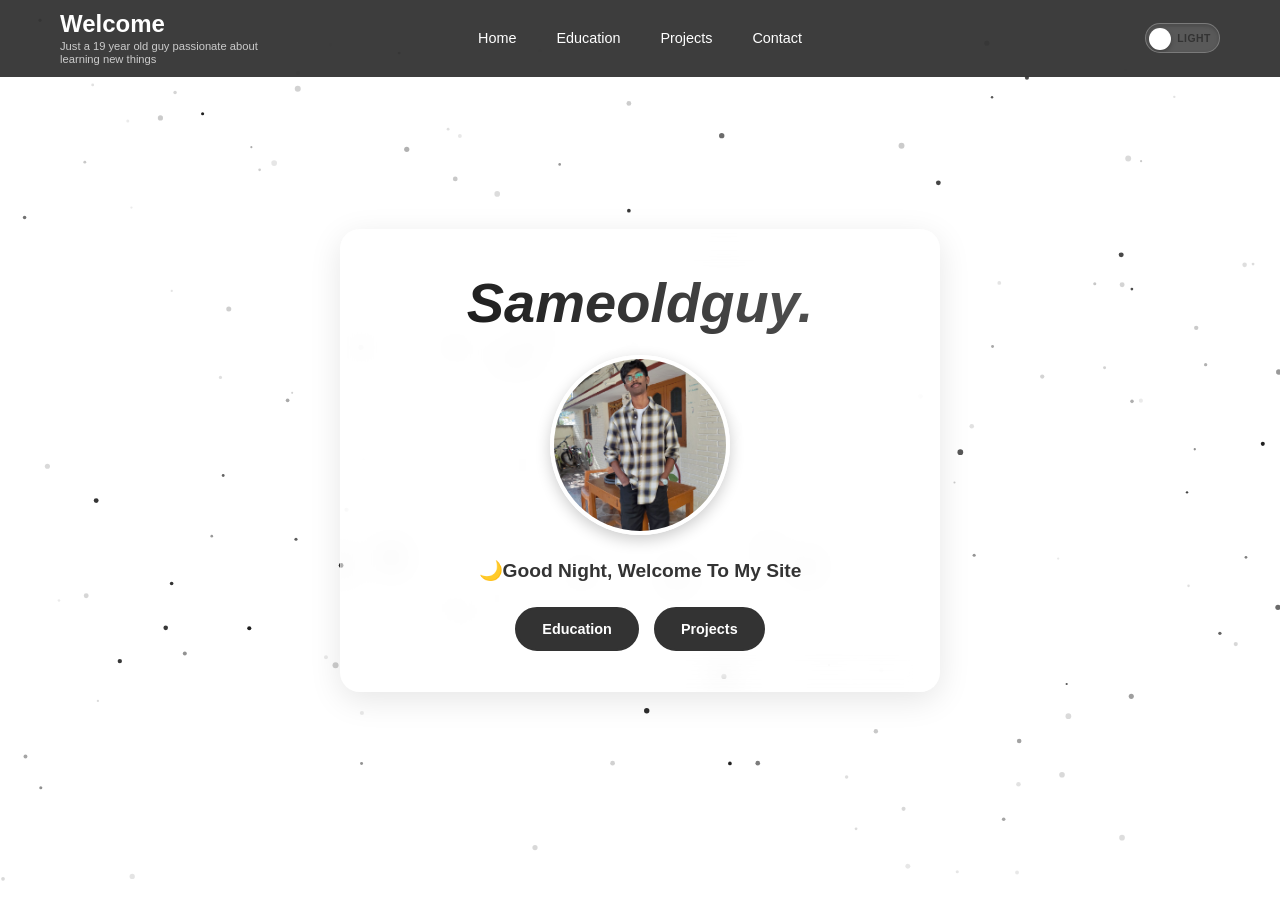
==== index.html @ b3e241a9 "fixed issue in contact page and made the site more smooth for mobile" ====
<!DOCTYPE html>
<html lang="en">

<head>
    <meta charset="UTF-8">
    <meta name="viewport" content="width=device-width, initial-scale=1.0">
    <title>Prathik | Portfolio</title>
    <link rel="stylesheet" href="theme.css">
    <style>
        /* Global Styles */
        * {
            margin: 0;
            padding: 0;
            box-sizing: border-box;
            font-family: 'Lucida Sans', 'Lucida Grande', sans-serif;
        }

        html,
        body {
            overflow-x: hidden;
            /* Prevent horizontal scrolling on mobile */
        }

        body {
            background-image: var(--bg-image);
            background-size: cover;
            background-attachment: fixed;
            background-position: center;
            color: var(--text-primary);
            min-height: 100vh;
            display: flex;
            flex-direction: column;
            overflow-x: hidden;
            /* Prevent horizontal scroll during animations */
        }

        /* --- Keyframe Animations --- */
        @keyframes fadeUp {
            0% {
                opacity: 0;
                transform: translateY(30px);
            }

            100% {
                opacity: 1;
                transform: translateY(0);
            }
        }

        @keyframes pulseGlow {
            0% {
                box-shadow: 0 0 10px rgba(59, 130, 246, 0.2);
            }

            50% {
                box-shadow: 0 0 20px rgba(59, 130, 246, 0.6);
            }

            100% {
                box-shadow: 0 0 10px rgba(59, 130, 246, 0.2);
            }
        }

        @keyframes float {
            0% {
                transform: translateY(0px);
            }

            50% {
                transform: translateY(-10px);
            }

            100% {
                transform: translateY(0px);
            }
        }

        .animate-up {
            opacity: 0;
            animation: fadeUp 0.8s cubic-bezier(0.16, 1, 0.3, 1) forwards;
        }

        /* Staggered animation delays */
        .delay-1 {
            animation-delay: 0.1s;
        }

        .delay-2 {
            animation-delay: 0.3s;
        }

        .delay-3 {
            animation-delay: 0.5s;
        }

        .delay-4 {
            animation-delay: 0.7s;
        }

        /* --- Navigation Styles --- */
        .my-custom-nav {
            background: var(--nav-bg);
            color: white;
            position: sticky;
            top: 0;
            width: 100%;
            z-index: 1000;
            padding: 10px 0;
        }

        .nav-container {
            display: flex;
            justify-content: space-between;
            align-items: center;
            max-width: 1200px;
            margin: 0 auto;
            padding: 0 20px;
            position: relative;
        }

        .logo-box {
            display: flex;
            flex-direction: column;
            z-index: 2;
        }

        .logo {
            font-size: 1.5rem;
            font-weight: bold;
        }

        .nav-tagline {
            font-size: 0.7rem;
            color: #ccc;
            margin-top: 2px;
            max-width: 200px;
            line-height: 1.2;
        }

        .nav-links {
            display: flex;
            list-style: none;
            position: absolute;
            left: 50%;
            transform: translateX(-50%);
        }

        .nav-links li a {
            color: white;
            text-decoration: none;
            padding: 10px 20px;
            transition: color 0.3s ease;
            font-size: 0.9rem;
            position: relative;
        }

        /* Animated Underline for Nav */
        .nav-links li a::after {
            content: '';
            position: absolute;
            width: 0;
            height: 2px;
            bottom: 5px;
            left: 50%;
            background-color: var(--accent);
            transition: all 0.3s ease;
            transform: translateX(-50%);
        }

        .nav-links li a:hover {
            color: var(--accent);
        }

        .nav-links li a:hover::after {
            width: calc(100% - 40px);
        }

        /* --- Main Content --- */
        .main-wrapper {
            flex: 1;
            display: flex;
            flex-direction: column;
            align-items: center;
            justify-content: center;
            padding: 40px 20px;
        }

        .glass-card {
            background: var(--card-bg);
            backdrop-filter: blur(15px);
            -webkit-backdrop-filter: blur(15px);
            border: 1px solid var(--card-border);
            padding: 40px;
            border-radius: 20px;
            text-align: center;
            box-shadow: 0 8px 32px var(--glass-shadow);
            max-width: 600px;
            width: 100%;
            transition: transform 0.4s ease, box-shadow 0.4s ease;
        }

        .glass-card:hover {
            transform: translateY(-5px);
            box-shadow: 0 15px 40px var(--glass-shadow-hover);
        }

        h1.main-name {
            font-style: italic;
            font-size: 3.5rem;
            margin-bottom: 20px;
            color: var(--heading-color);
            background: linear-gradient(45deg, var(--heading-color), #555);
            background-clip: text;
            /* standard property added */
            -webkit-background-clip: text;
            -webkit-text-fill-color: transparent;
            display: inline-block;
        }

        .rounded-corners {
            width: 180px;
            height: 180px;
            aspect-ratio: 1 / 1;
            max-width: 100%;
            border-radius: 50%;
            object-fit: cover;
            border: 4px solid white;
            margin-bottom: 20px;
            transition: transform 0.4s cubic-bezier(0.175, 0.885, 0.32, 1.275);
            animation: float 6s ease-in-out infinite;
            box-shadow: 0 5px 15px rgba(0, 0, 0, 0.2);
        }

        .rounded-corners:hover {
            transform: scale(1.1) rotate(5deg);
            animation-play-state: paused;
        }

        .welcome-text {
            font-weight: bold;
            font-size: 1.2rem;
            margin-bottom: 25px;
        }

        /* --- Button Styles --- */
        .button-group {
            display: flex;
            gap: 15px;
            justify-content: center;
            flex-wrap: wrap;
        }

        .btn {
            text-decoration: none;
            background: var(--btn-bg);
            color: var(--btn-text);
            padding: 12px 25px;
            border-radius: 50px;
            font-size: 0.9rem;
            font-weight: bold;
            transition: all 0.3s cubic-bezier(0.25, 0.8, 0.25, 1);
            border: 2px solid var(--btn-bg);
            display: inline-block;
            touch-action: manipulation;
            /* Remove 300ms tap delay on mobile */
        }

        .btn:hover {
            background: transparent;
            color: var(--btn-text);
            transform: translateY(-3px);
            box-shadow: 0 10px 20px rgba(0, 0, 0, 0.1);
        }

        .btn:active {
            transform: translateY(-1px);
        }

        /* --- Footer --- */
        footer {
            padding: 20px;
            color: rgb(255, 255, 255);
            text-align: center;
            font-size: 0.8rem;
            font-weight: bold;
        }

        /* --- Mobile Responsiveness --- */
        .nav-toggle {
            display: none;
        }

        .nav-toggle-label {
            display: none;
            cursor: pointer;
        }

        @media screen and (max-width: 1024px) {
            .glass-card {
                padding: 30px;
            }

            h1.main-name {
                font-size: 2.5rem;
            }
        }

        @media screen and (max-width: 768px) {
            .logo-box {
                flex: 1;
            }

            .nav-toggle-label {
                display: block;
            }

            .nav-links {
                position: fixed;
                top: 70px;
                left: -100%;
                width: 100%;
                height: calc(100vh - 70px);
                background: var(--nav-bg);
                flex-direction: column;
                align-items: center;
                padding-top: 50px;
                transition: 0.4s;
                transform: none;
                gap: 30px;
                z-index: 999;
                overflow-y: auto;
            }

            .nav-links li a {
                font-size: 1.2rem;
                padding: 15px 30px;
            }

            .nav-toggle:checked~.nav-links {
                left: 0;
            }

            .nav-toggle-label span,
            .nav-toggle-label span::before,
            .nav-toggle-label span::after {
                display: block;
                background: white;
                height: 2px;
                width: 25px;
                position: relative;
                transition: transform 0.3s ease-in-out, background 0.3s ease-in-out, top 0.3s ease-in-out, bottom 0.3s ease-in-out;
            }

            .nav-toggle-label span::before {
                content: '';
                top: 8px;
            }

            .nav-toggle-label span::after {
                content: '';
                bottom: 10px;
            }

            .nav-toggle:checked ~ .nav-toggle-label span {
                background: transparent;
            }

            .nav-toggle:checked ~ .nav-toggle-label span::before {
                top: 0;
                transform: rotate(45deg);
            }

            .nav-toggle:checked ~ .nav-toggle-label span::after {
                bottom: 0;
                transform: rotate(-45deg);
            }

            .glass-card {
                padding: 20px;
            }

            h1.main-name {
                font-size: 2.2rem;
            }

            .rounded-corners {
                width: 140px;
                height: 140px;
                aspect-ratio: 1 / 1;
            }

            .welcome-text {
                font-size: 1rem;
            }
        }

        @media screen and (max-width: 480px) {
            .nav-container {
                padding: 0 10px;
                flex-wrap: nowrap;
            }

            .logo-box {
                flex: 1;
            }

            .logo {
                font-size: 1.1rem;
            }

            .nav-tagline {
                display: none;
                /* Hide tagline on tiny screens to save space */
            }

            .theme-switch {
                margin-left: auto;
                margin-right: 15px;
                transform: scale(0.85);
                /* Slightly shrink toggle */
            }

            .glass-card {
                padding: 15px;
            }

            h1.main-name {
                font-size: 1.8rem;
            }

            .button-group {
                flex-direction: column;
                width: 100%;
            }

            .btn {
                width: 100%;
            }
        }
    </style>
</head>

<body>
    <video id="dark-bg-video" loop muted playsinline>
        <source src="background-video.mp4" type="video/mp4">
    </video>
    <canvas id="particles-js" style="position:fixed;top:0;left:0;width:100%;height:100%;z-index:-1;"></canvas>

    <nav class="my-custom-nav">
        <div class="nav-container">
            <div class="logo-box">
                <div class="logo">Welcome</div>
                <div class="nav-tagline">Just a 19 year old guy passionate about learning new things</div>
            </div>

            <input type="checkbox" id="nav-toggle" class="nav-toggle">

            <ul class="nav-links">
                <li><a href="./index.html">Home</a></li>
                <li><a href="./Education.html">Education</a></li>
                <li><a href="./Projects.html">Projects</a></li>
                <li><a href="./Contact.html">Contact</a></li>
            </ul>

            <label class="theme-switch" title="Toggle Theme">
                <input type="checkbox" id="themeToggleCheckbox">
                <span class="slider round"></span>
            </label>

            <label for="nav-toggle" class="nav-toggle-label">
                <span></span>
            </label>
        </div>
    </nav>

    <div class="main-wrapper">
        <div class="glass-card animate-up">
            <h1 class="main-name animate-up delay-1">Sameoldguy.</h1>

            <div class="animate-up delay-2" style="display: inline-block;">
                <img class="rounded-corners" style="position: relative; z-index: 2;" src="prathik.jpeg"
                    alt="profile picture">
            </div>

            <p class="welcome-text animate-up delay-3" id="dynamic-greeting">Hello, Welcome To My Site</p>

            <div class="button-group animate-up delay-4">
                <a href="./Education.html" class="btn">Education</a>

                <a href="./Projects.html" class="btn">Projects</a>
            </div>
        </div>
    </div>

    <footer>@2026 all rights reserved to prathik.</footer>

    <script src="scripts.js"></script>

    <script>
    // ─── DYNAMIC GREETING ────────────────────────────────────────────────────────
    (function() {
        const hour = new Date().getHours();
        let greeting, icon;
        if (hour >= 5 && hour < 12) {
            greeting = 'Good Morning';
            icon = '☀️';
        } else if (hour >= 12 && hour < 17) {
            greeting = 'Good Afternoon';
            icon = '🌤️';
        } else if (hour >= 17 && hour < 21) {
            greeting = 'Good Evening';
            icon = '🌅';
        } else {
            greeting = 'Good Night';
            icon = '🌙';
        }
        const el = document.getElementById('dynamic-greeting');
        if (el) el.innerHTML = `<span class="greeting-icon">${icon}</span>${greeting}, Welcome To My Site`;
    })();
    </script>
    </script>
</body>

</html>
---- theme.css ----
/* Global Theme Variables */

:root {
    /* Auto dark mode base based on OS, or overridden by class */
    --bg-image: url("background.jpeg");
    --text-primary: #333;
    --text-secondary: #444;
    --text-muted: #ccc;
    --heading-color: #1a1a1a;
    --nav-bg: rgba(51, 51, 51, 0.95);
    --card-bg: rgba(255, 255, 255, 0.2);
    --card-bg-hover: rgba(255, 255, 255, 0.4);
    --card-border: rgba(255, 255, 255, 0.3);
    --btn-bg: #333;
    --btn-text: white;
    --accent: #3b82f6;
    --glass-shadow: rgba(0, 0, 0, 0.1);
    --glass-shadow-hover: rgba(0, 0, 0, 0.15);
    --input-bg: rgba(255, 255, 255, 0.8);
    --input-border: rgba(0, 0, 0, 0.1);
}

[data-theme="dark"] {
    /* Dark Mode Overrides - Deep Space Feel */
    --bg-image: url('background.jpeg');
    --text-primary: #f0f0f0;
    --text-secondary: #d0d0d0;
    --text-muted: #888;
    --heading-color: #ffffff;
    --nav-bg: rgba(10, 10, 10, 0.95);
    --card-bg: rgba(30, 30, 30, 0.5);
    --card-bg-hover: rgba(40, 40, 40, 0.7);
    --card-border: rgba(255, 255, 255, 0.1);
    --btn-bg: #ffffff;
    --btn-text: #1a1a1a;
    --accent: #3b82f6;
    --glass-shadow: rgba(0, 0, 0, 0.5);
    --glass-shadow-hover: rgba(0, 0, 0, 0.7);
    --input-bg: rgba(30, 30, 30, 0.8);
    --input-border: rgba(255, 255, 255, 0.1);
}

/* --- Theme Toggle Switch (Modern & Text Labels) --- */
.theme-switch {
    position: relative;
    display: inline-block;
    width: 75px;
    height: 30px;
    margin-left: 15px;
    vertical-align: middle;
}

.theme-switch input {
    opacity: 0;
    width: 0;
    height: 0;
}

.slider {
    position: absolute;
    cursor: pointer;
    top: 0;
    left: 0;
    right: 0;
    bottom: 0;
    background-color: rgba(255, 255, 255, 0.15);
    transition: all 0.4s cubic-bezier(0.4, 0, 0.2, 1);
    border: 1.5px solid rgba(255, 255, 255, 0.2);
    box-shadow: inset 0 2px 4px rgba(0, 0, 0, 0.2);
    overflow: hidden;
}

.slider:before {
    position: absolute;
    content: "";
    height: 22px;
    width: 22px;
    left: 3px;
    bottom: 2.5px;
    background-color: white;
    transition: all 0.4s cubic-bezier(0.34, 1.56, 0.64, 1);
    box-shadow: 0 2px 5px rgba(0, 0, 0, 0.3);
    z-index: 5;
}

/* Light/Dark Labels */
.slider:after {
    position: absolute;
    top: 50%;
    transform: translateY(-50%);
    right: 8px;
    content: "LIGHT";
    color: var(--text-primary);
    font-size: 0.65rem;
    font-weight: 800;
    z-index: 1;
    pointer-events: none;
    transition: all 0.3s ease;
    letter-spacing: 0.05em;
}

input:checked+.slider {
    background-color: var(--accent);
    box-shadow: inset 0 2px 4px rgba(0, 0, 0, 0.1), 0 0 10px rgba(59, 130, 246, 0.3);
    border-color: rgba(255, 255, 255, 0.1);
}

input:checked+.slider:before {
    transform: translateX(45px);
    background-color: #f8fafc;
}

input:checked+.slider::after {
    content: "DARK";
    color: white;
    right: auto;
    left: 8px;
}

/* Rounded sliders */
.slider.round {
    border-radius: 30px;
}

.slider.round:before {
    border-radius: 50%;
}

/* Hover effect */
.theme-switch:hover .slider:before {
    box-shadow: 0 0 12px rgba(255, 255, 255, 0.6);
}

@media screen and (max-width: 768px) {
    .theme-switch {
        margin-left: auto;
        margin-right: 15px;
    }
}

@media screen and (max-width: 480px) {
    .theme-switch {
        width: 65px;
        height: 26px;
        margin-right: 10px;
    }
    .slider:before {
        height: 18px;
        width: 18px;
        bottom: 2.5px;
    }
    input:checked+.slider:before {
        transform: translateX(38px);
    }
    .slider:after {
        font-size: 0.55rem;
    }
}

/* --- Dark Mode Background Video --- */
#dark-bg-video {
    position: fixed;
    top: 0;
    left: 0;
    width: 100vw;
    height: 100vh;
    object-fit: cover;
    z-index: -2;
    opacity: 0;
    transition: opacity 1s ease;
    pointer-events: none;
    /* Allows clicks to pass through */
}

[data-theme="dark"] #dark-bg-video {
    opacity: 1;
}

/* --- Global Intersect Animations --- */
.scroll-observe {
    opacity: 0;
    transform: translateY(30px);
    transition: all 0.8s cubic-bezier(0.16, 1, 0.3, 1);
}

.scroll-observe.animate-up-trigger {
    opacity: 1;
    transform: translateY(0);
}

/* Base delay overrides if needed */
.delay-1 {
    transition-delay: 0.1s;
}

.delay-2 {
    transition-delay: 0.3s;
}

.delay-3 {
    transition-delay: 0.5s;
}

.delay-4 {
    transition-delay: 0.7s;
}
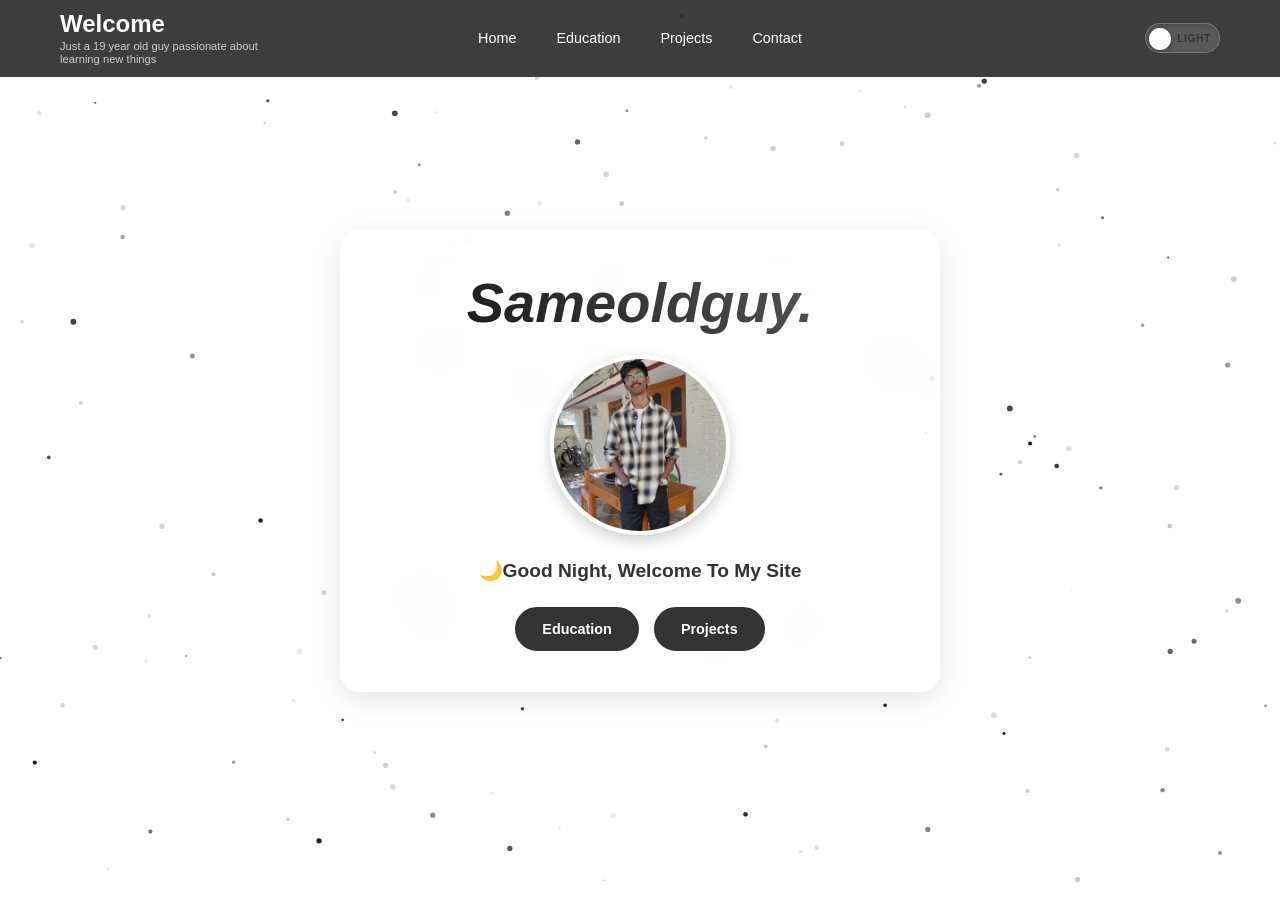
==== commit ae62cc13: "updated project and made the site visible on internet" ====
--- a/index.html
+++ b/index.html
@@ -4,7 +4,14 @@
 <head>
     <meta charset="UTF-8">
     <meta name="viewport" content="width=device-width, initial-scale=1.0">
-    <title>Prathik | Portfolio</title>
+    <meta name="description" content="Welcome to the personal portfolio of Prathik Kontham. Explore the projects, education, and skills of Kontham Prathik.">
+    <meta name="keywords" content="prathiks portfolio, kontham prathik, prathik konthams portfolio, prathik portfolio, software developer, web developer, portfolio">
+    <meta name="author" content="Kontham Prathik">
+    <meta property="og:title" content="Prathik Kontham | Personal Portfolio">
+    <meta property="og:description" content="Welcome to the personal portfolio of Prathik Kontham. Explore the projects, education, and skills of Kontham Prathik.">
+    <meta property="og:url" content="https://portfolio.prathik.me/">
+    <meta property="og:type" content="website">
+    <title>Prathik Kontham | Portfolio</title>
     <link rel="stylesheet" href="theme.css">
     <style>
         /* Global Styles */
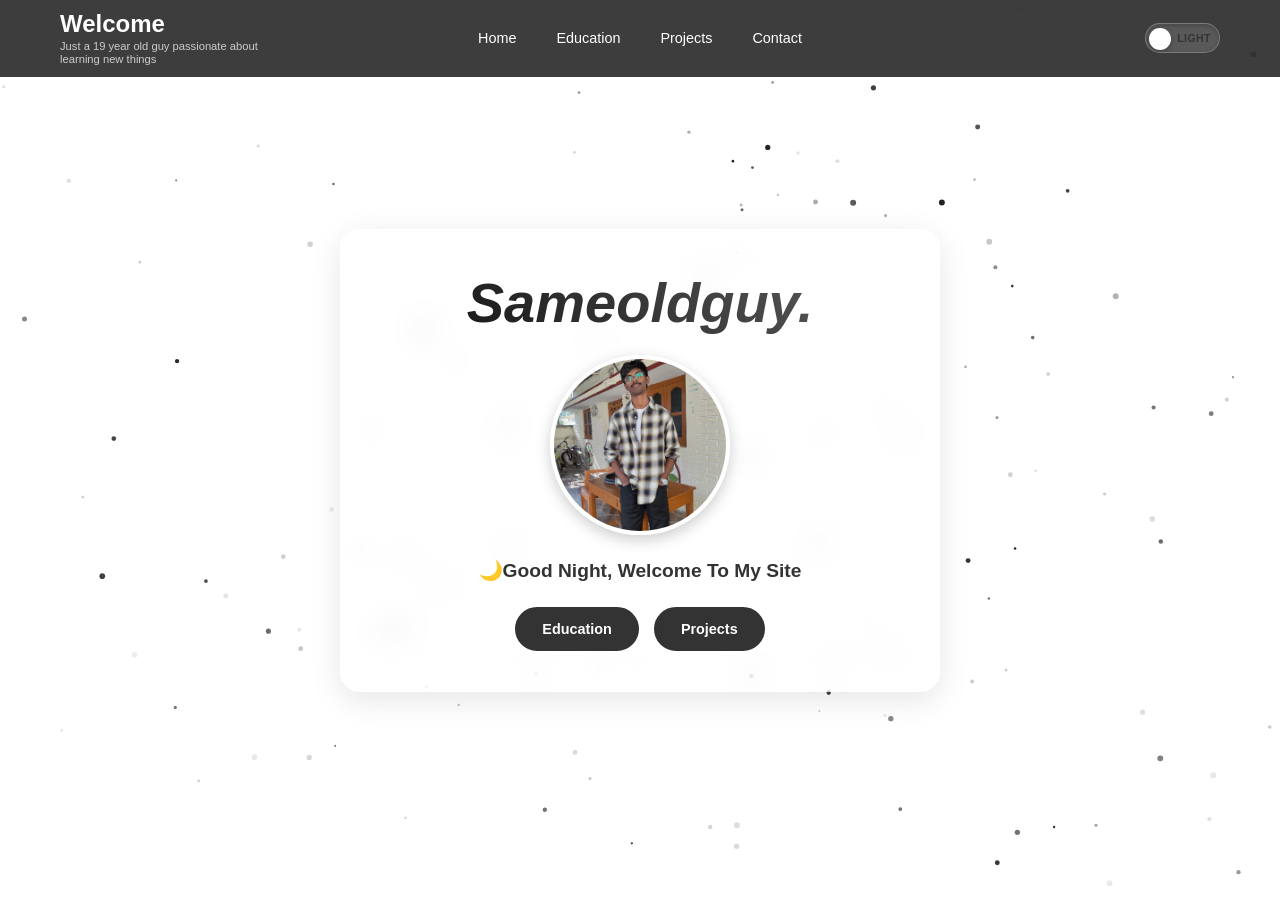
==== commit 9f35c880: "updated an issue where in mobile the background video is not playing" ====
--- a/index.html
+++ b/index.html
@@ -448,7 +448,7 @@
 </head>
 
 <body>
-    <video id="dark-bg-video" loop muted playsinline>
+    <video id="dark-bg-video" loop muted playsinline autoplay>
         <source src="background-video.mp4" type="video/mp4">
     </video>
     <canvas id="particles-js" style="position:fixed;top:0;left:0;width:100%;height:100%;z-index:-1;"></canvas>
@@ -525,7 +525,6 @@
         if (el) el.innerHTML = `<span class="greeting-icon">${icon}</span>${greeting}, Welcome To My Site`;
     })();
     </script>
-    </script>
 </body>
 
 </html>
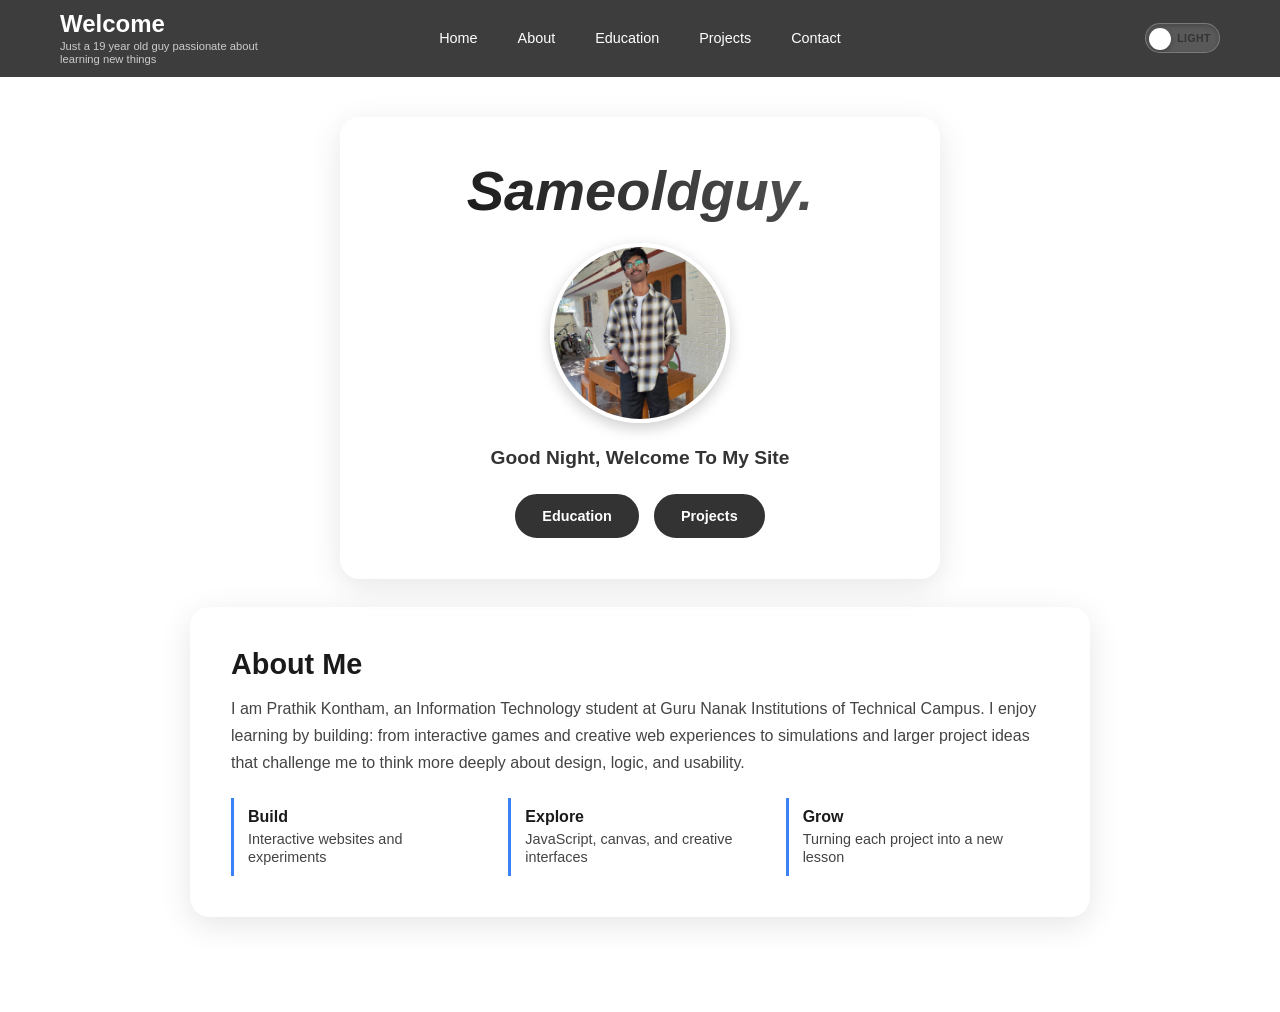
==== commit c80befa0: "Refresh portfolio experience" ====
--- a/index.html
+++ b/index.html
@@ -249,6 +249,47 @@
             margin-bottom: 25px;
         }
 
+        .about-card {
+            max-width: 900px;
+            margin-top: 28px;
+            text-align: left;
+        }
+
+        .about-card h2 {
+            margin-bottom: 14px;
+            color: var(--heading-color);
+            font-size: 1.8rem;
+        }
+
+        .about-card p {
+            color: var(--text-secondary);
+            line-height: 1.7;
+            margin-bottom: 22px;
+        }
+
+        .about-focus {
+            display: grid;
+            grid-template-columns: repeat(3, 1fr);
+            gap: 14px;
+        }
+
+        .about-focus-item {
+            border-left: 3px solid var(--accent);
+            padding: 10px 14px;
+            background: rgba(255, 255, 255, 0.08);
+        }
+
+        .about-focus-item strong {
+            display: block;
+            color: var(--heading-color);
+            margin-bottom: 4px;
+        }
+
+        .about-focus-item span {
+            color: var(--text-secondary);
+            font-size: 0.9rem;
+        }
+
         /* --- Button Styles --- */
         .button-group {
             display: flex;
@@ -399,6 +440,14 @@
             .welcome-text {
                 font-size: 1rem;
             }
+
+            .about-focus {
+                grid-template-columns: 1fr;
+            }
+
+            .about-card h2 {
+                font-size: 1.5rem;
+            }
         }
 
         @media screen and (max-width: 480px) {
@@ -448,11 +497,6 @@
 </head>
 
 <body>
-    <video id="dark-bg-video" loop muted playsinline autoplay>
-        <source src="background-video.mp4" type="video/mp4">
-    </video>
-    <canvas id="particles-js" style="position:fixed;top:0;left:0;width:100%;height:100%;z-index:-1;"></canvas>
-
     <nav class="my-custom-nav">
         <div class="nav-container">
             <div class="logo-box">
@@ -464,6 +508,7 @@
 
             <ul class="nav-links">
                 <li><a href="./index.html">Home</a></li>
+                <li><a href="#about">About</a></li>
                 <li><a href="./Education.html">Education</a></li>
                 <li><a href="./Projects.html">Projects</a></li>
                 <li><a href="./Contact.html">Contact</a></li>
@@ -497,6 +542,29 @@
                 <a href="./Projects.html" class="btn">Projects</a>
             </div>
         </div>
+
+        <section class="glass-card about-card animate-up delay-4" id="about" aria-labelledby="about-title">
+            <h2 id="about-title">About Me</h2>
+            <p>
+                I am Prathik Kontham, an Information Technology student at Guru Nanak Institutions of Technical Campus.
+                I enjoy learning by building: from interactive games and creative web experiences to simulations and
+                larger project ideas that challenge me to think more deeply about design, logic, and usability.
+            </p>
+            <div class="about-focus">
+                <div class="about-focus-item">
+                    <strong>Build</strong>
+                    <span>Interactive websites and experiments</span>
+                </div>
+                <div class="about-focus-item">
+                    <strong>Explore</strong>
+                    <span>JavaScript, canvas, and creative interfaces</span>
+                </div>
+                <div class="about-focus-item">
+                    <strong>Grow</strong>
+                    <span>Turning each project into a new lesson</span>
+                </div>
+            </div>
+        </section>
     </div>
 
     <footer>@2026 all rights reserved to prathik.</footer>
@@ -507,22 +575,18 @@
     // ─── DYNAMIC GREETING ────────────────────────────────────────────────────────
     (function() {
         const hour = new Date().getHours();
-        let greeting, icon;
+        let greeting;
         if (hour >= 5 && hour < 12) {
             greeting = 'Good Morning';
-            icon = '☀️';
         } else if (hour >= 12 && hour < 17) {
             greeting = 'Good Afternoon';
-            icon = '🌤️';
         } else if (hour >= 17 && hour < 21) {
             greeting = 'Good Evening';
-            icon = '🌅';
         } else {
             greeting = 'Good Night';
-            icon = '🌙';
         }
         const el = document.getElementById('dynamic-greeting');
-        if (el) el.innerHTML = `<span class="greeting-icon">${icon}</span>${greeting}, Welcome To My Site`;
+        if (el) el.textContent = `${greeting}, Welcome To My Site`;
     })();
     </script>
 </body>
--- a/theme.css
+++ b/theme.css
@@ -157,25 +157,6 @@
     }
 }
 
-/* --- Dark Mode Background Video --- */
-#dark-bg-video {
-    position: fixed;
-    top: 0;
-    left: 0;
-    width: 100vw;
-    height: 100vh;
-    object-fit: cover;
-    z-index: -2;
-    opacity: 0;
-    transition: opacity 1s ease;
-    pointer-events: none;
-    /* Allows clicks to pass through */
-}
-
-[data-theme="dark"] #dark-bg-video {
-    opacity: 1;
-}
-
 /* --- Global Intersect Animations --- */
 .scroll-observe {
     opacity: 0;
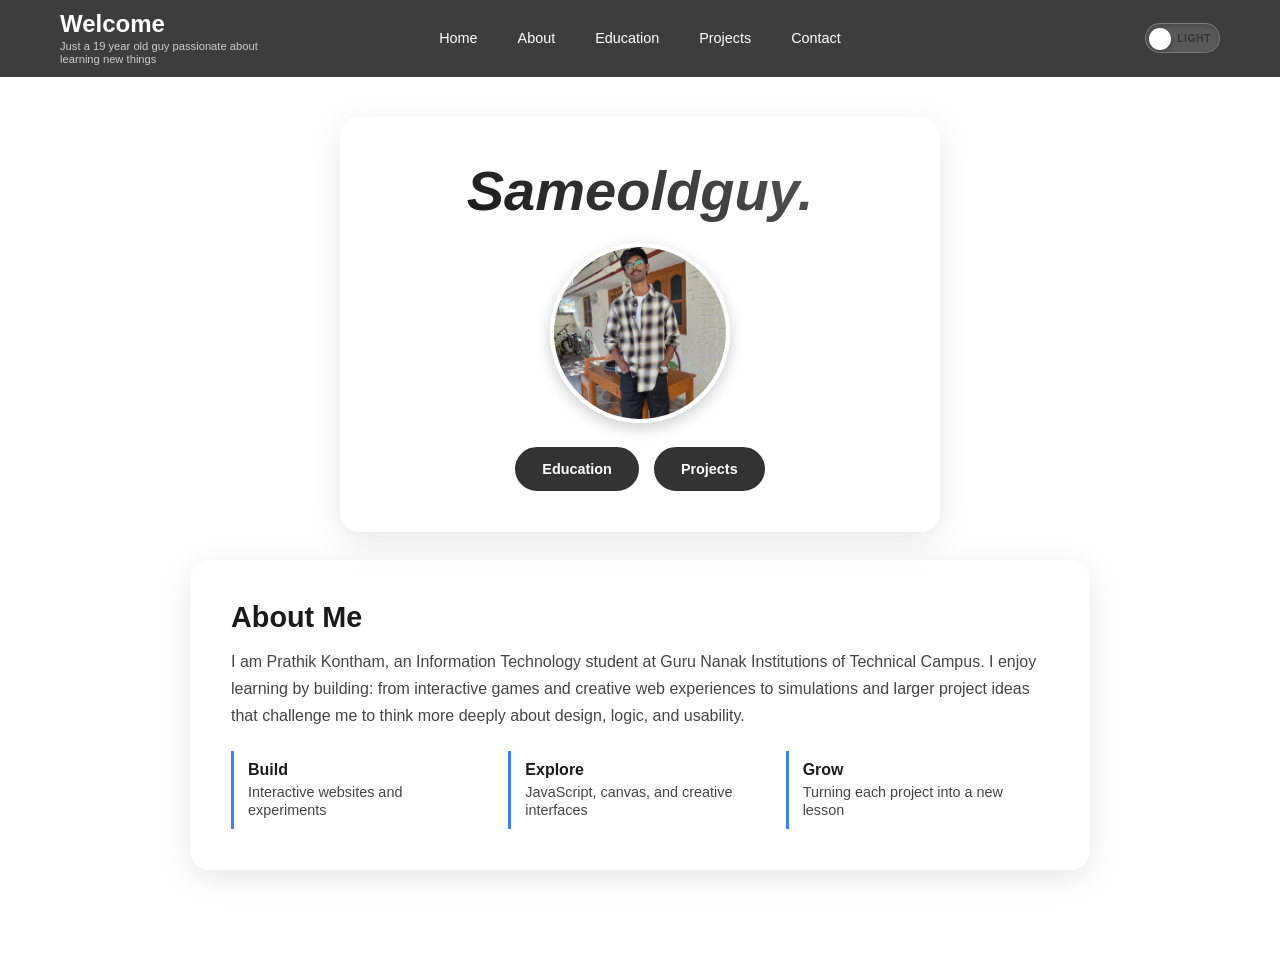
==== commit 2ff68793: "Remove dynamic welcome greeting" ====
--- a/index.html
+++ b/index.html
@@ -243,12 +243,6 @@
             animation-play-state: paused;
         }
 
-        .welcome-text {
-            font-weight: bold;
-            font-size: 1.2rem;
-            margin-bottom: 25px;
-        }
-
         .about-card {
             max-width: 900px;
             margin-top: 28px;
@@ -437,10 +431,6 @@
                 aspect-ratio: 1 / 1;
             }
 
-            .welcome-text {
-                font-size: 1rem;
-            }
-
             .about-focus {
                 grid-template-columns: 1fr;
             }
@@ -533,8 +523,6 @@
                 <img class="rounded-corners" style="position: relative; z-index: 2;" src="prathik.jpeg"
                     alt="profile picture">
             </div>
-
-            <p class="welcome-text animate-up delay-3" id="dynamic-greeting">Hello, Welcome To My Site</p>
 
             <div class="button-group animate-up delay-4">
                 <a href="./Education.html" class="btn">Education</a>
@@ -571,24 +559,6 @@
 
     <script src="scripts.js"></script>
 
-    <script>
-    // ─── DYNAMIC GREETING ────────────────────────────────────────────────────────
-    (function() {
-        const hour = new Date().getHours();
-        let greeting;
-        if (hour >= 5 && hour < 12) {
-            greeting = 'Good Morning';
-        } else if (hour >= 12 && hour < 17) {
-            greeting = 'Good Afternoon';
-        } else if (hour >= 17 && hour < 21) {
-            greeting = 'Good Evening';
-        } else {
-            greeting = 'Good Night';
-        }
-        const el = document.getElementById('dynamic-greeting');
-        if (el) el.textContent = `${greeting}, Welcome To My Site`;
-    })();
-    </script>
 </body>
 
 </html>
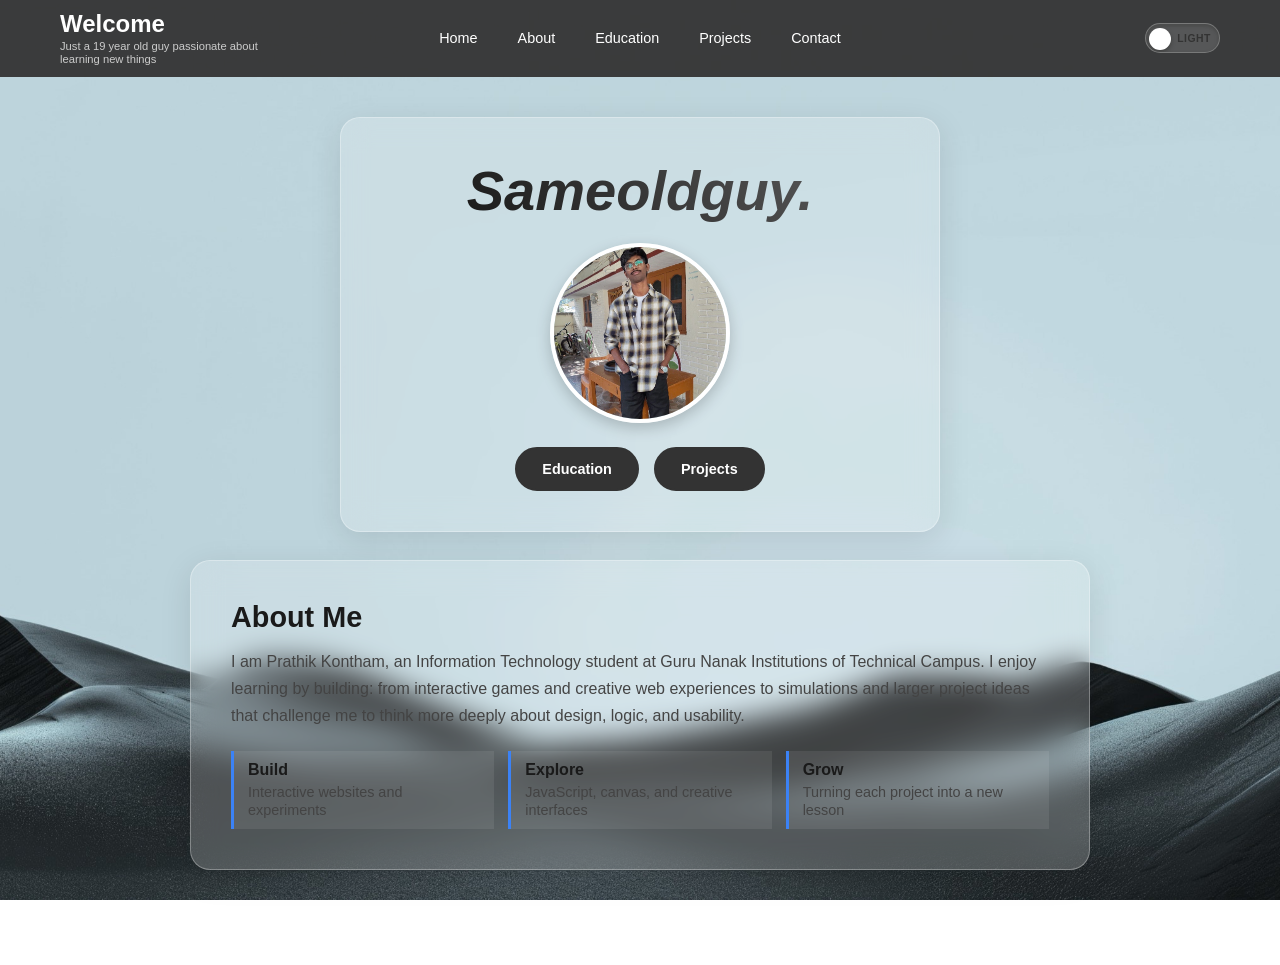
==== commit a9a86c54: "Optimize portfolio image assets" ====
--- a/index.html
+++ b/index.html
@@ -521,7 +521,7 @@
 
             <div class="animate-up delay-2" style="display: inline-block;">
                 <img class="rounded-corners" style="position: relative; z-index: 2;" src="prathik.jpeg"
-                    alt="profile picture">
+                    alt="profile picture" width="180" height="180" decoding="async">
             </div>
 
             <div class="button-group animate-up delay-4">
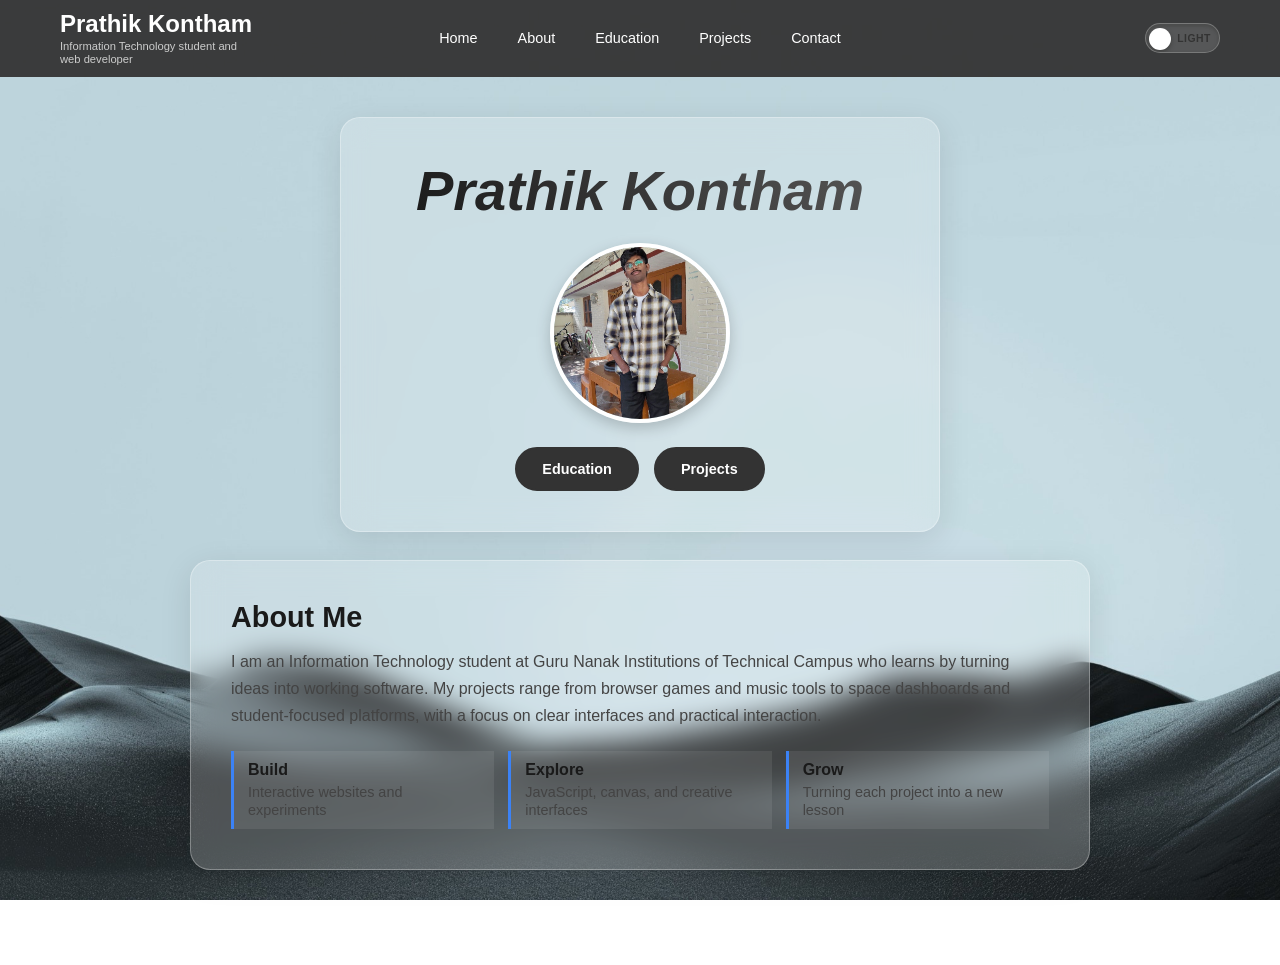
==== commit 7f835616: "Polish portfolio identity and project details" ====
--- a/index.html
+++ b/index.html
@@ -4,11 +4,11 @@
 <head>
     <meta charset="UTF-8">
     <meta name="viewport" content="width=device-width, initial-scale=1.0">
-    <meta name="description" content="Welcome to the personal portfolio of Prathik Kontham. Explore the projects, education, and skills of Kontham Prathik.">
+    <meta name="description" content="Prathik Kontham is an Information Technology student building interactive web applications, games, and creative digital experiences.">
     <meta name="keywords" content="prathiks portfolio, kontham prathik, prathik konthams portfolio, prathik portfolio, software developer, web developer, portfolio">
     <meta name="author" content="Kontham Prathik">
     <meta property="og:title" content="Prathik Kontham | Personal Portfolio">
-    <meta property="og:description" content="Welcome to the personal portfolio of Prathik Kontham. Explore the projects, education, and skills of Kontham Prathik.">
+    <meta property="og:description" content="Prathik Kontham is an Information Technology student building interactive web applications, games, and creative digital experiences.">
     <meta property="og:url" content="https://portfolio.prathik.me/">
     <meta property="og:type" content="website">
     <title>Prathik Kontham | Portfolio</title>
@@ -490,8 +490,8 @@
     <nav class="my-custom-nav">
         <div class="nav-container">
             <div class="logo-box">
-                <div class="logo">Welcome</div>
-                <div class="nav-tagline">Just a 19 year old guy passionate about learning new things</div>
+                <div class="logo">Prathik Kontham</div>
+                <div class="nav-tagline">Information Technology student and web developer</div>
             </div>
 
             <input type="checkbox" id="nav-toggle" class="nav-toggle">
@@ -517,10 +517,10 @@
 
     <div class="main-wrapper">
         <div class="glass-card animate-up">
-            <h1 class="main-name animate-up delay-1">Sameoldguy.</h1>
+            <h1 class="main-name animate-up delay-1">Prathik Kontham</h1>
 
             <div class="animate-up delay-2" style="display: inline-block;">
-                <img class="rounded-corners" style="position: relative; z-index: 2;" src="prathik.jpeg"
+                <img class="rounded-corners" style="position: relative; z-index: 2;" src="prathik.jpeg?v=2"
                     alt="profile picture" width="180" height="180" decoding="async">
             </div>
 
@@ -534,9 +534,9 @@
         <section class="glass-card about-card animate-up delay-4" id="about" aria-labelledby="about-title">
             <h2 id="about-title">About Me</h2>
             <p>
-                I am Prathik Kontham, an Information Technology student at Guru Nanak Institutions of Technical Campus.
-                I enjoy learning by building: from interactive games and creative web experiences to simulations and
-                larger project ideas that challenge me to think more deeply about design, logic, and usability.
+                I am an Information Technology student at Guru Nanak Institutions of Technical Campus who learns by
+                turning ideas into working software. My projects range from browser games and music tools to space
+                dashboards and student-focused platforms, with a focus on clear interfaces and practical interaction.
             </p>
             <div class="about-focus">
                 <div class="about-focus-item">
@@ -555,7 +555,7 @@
         </section>
     </div>
 
-    <footer>@2026 all rights reserved to prathik.</footer>
+    <footer>&copy; <span class="current-year"></span> Prathik Kontham.</footer>
 
     <script src="scripts.js"></script>
 
--- a/theme.css
+++ b/theme.css
@@ -2,7 +2,7 @@
 
 :root {
     /* Auto dark mode base based on OS, or overridden by class */
-    --bg-image: url("background.jpeg");
+    --bg-image: url("background.jpeg?v=2");
     --text-primary: #333;
     --text-secondary: #444;
     --text-muted: #ccc;
@@ -22,7 +22,7 @@
 
 [data-theme="dark"] {
     /* Dark Mode Overrides - Deep Space Feel */
-    --bg-image: url('background.jpeg');
+    --bg-image: url('background.jpeg?v=2');
     --text-primary: #f0f0f0;
     --text-secondary: #d0d0d0;
     --text-muted: #888;
